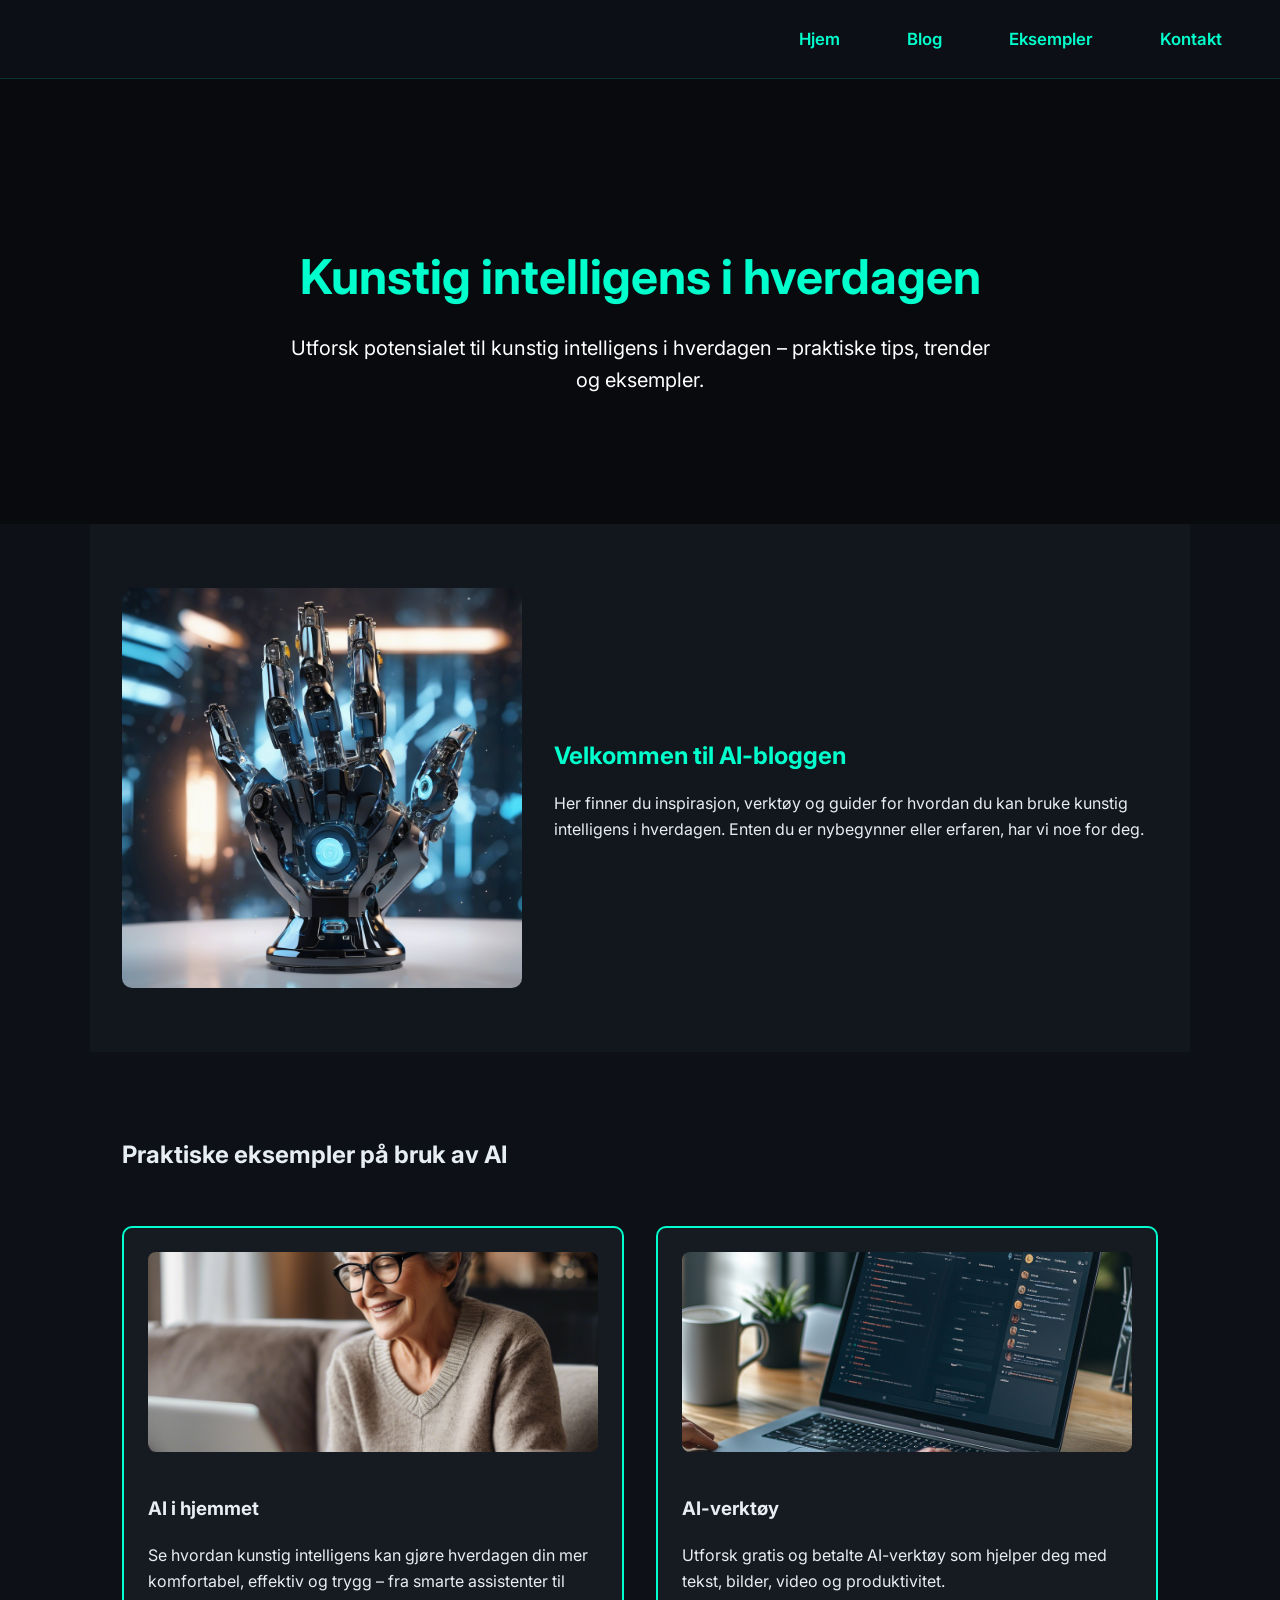
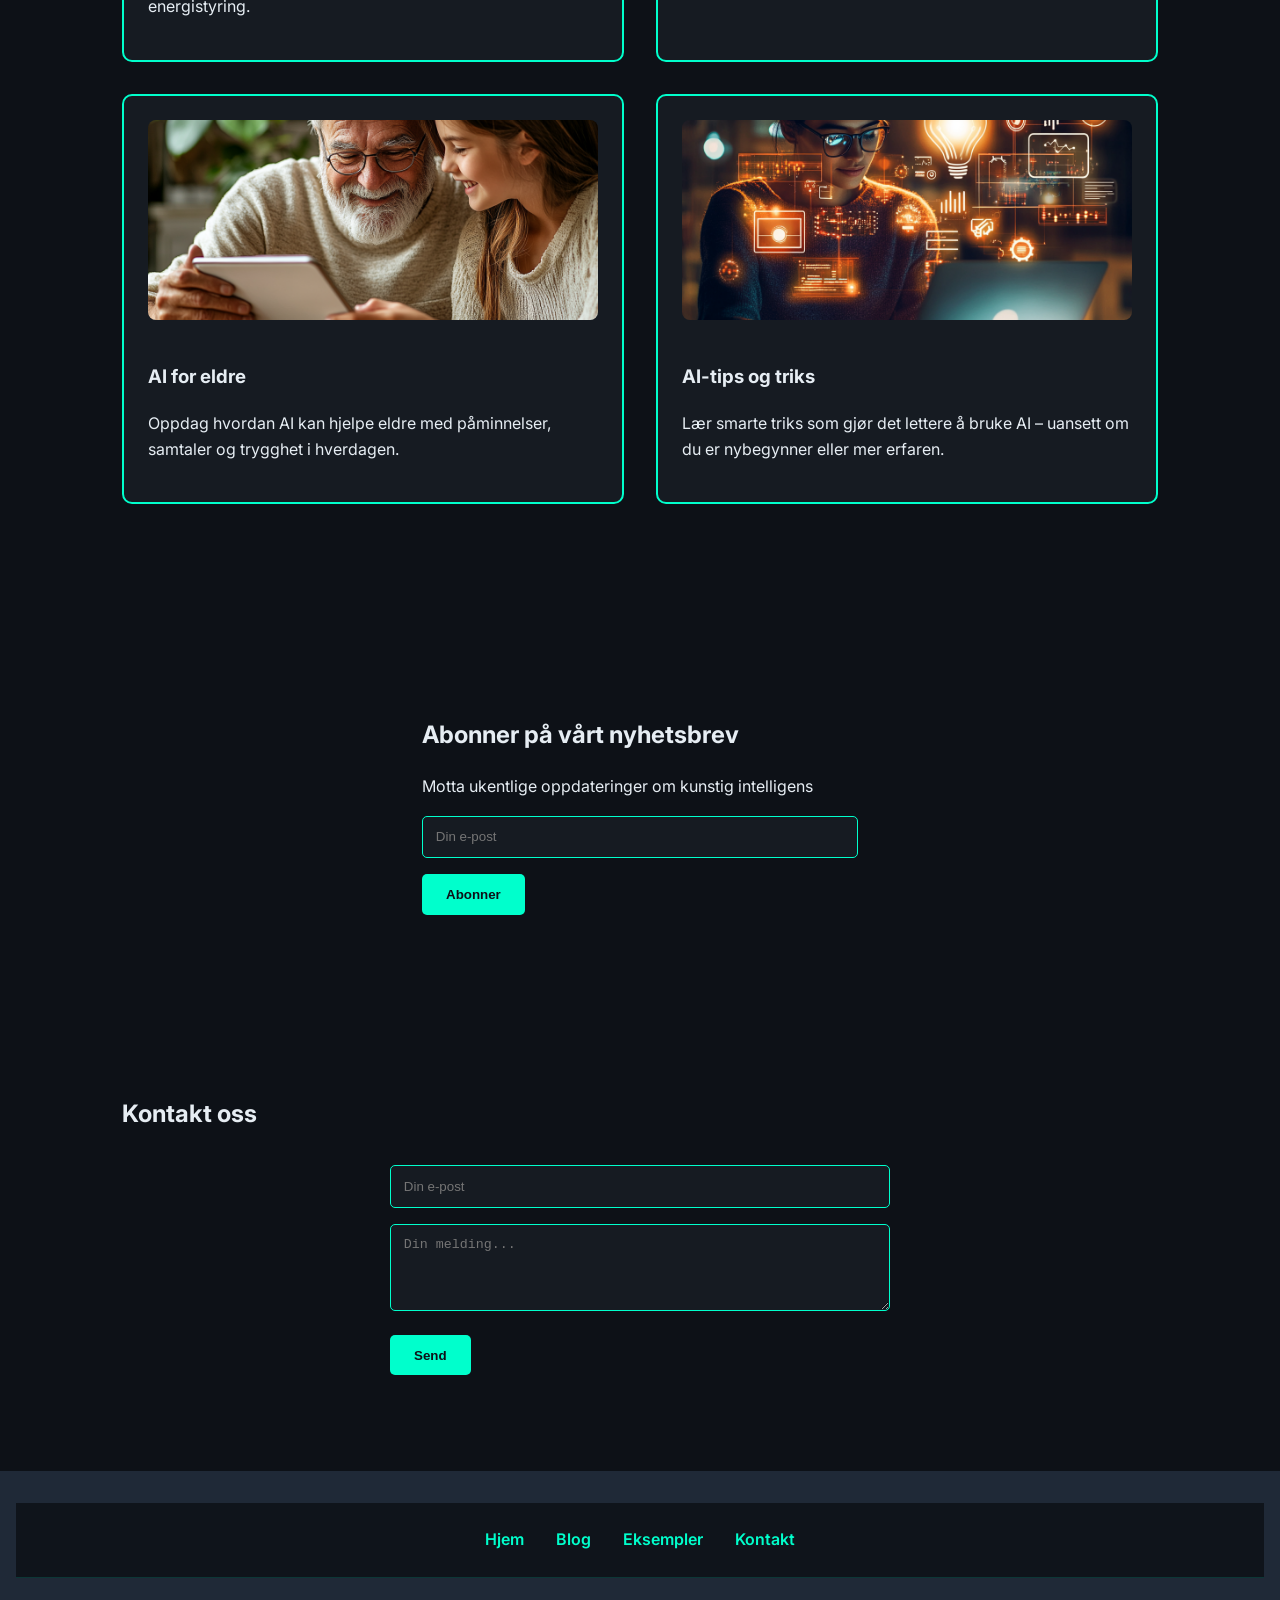
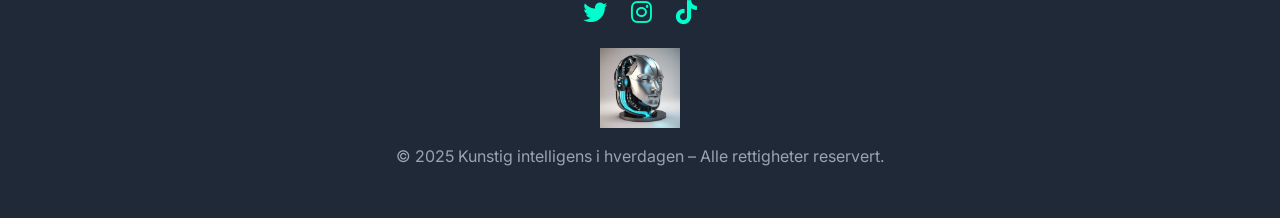
==== index.html @ af184adb "Add files via upload" ====
<!DOCTYPE html>
<html lang="no">
<head>
  <meta charset="UTF-8">
  <meta name="viewport" content="width=device-width, initial-scale=1.0">
  <title>Kunstig intelligens i hverdagen</title>
  <link rel="icon" type="image/png" href="favicon_32x32.png">
  <link href="https://fonts.googleapis.com/css2?family=Inter:wght@400;700&display=swap" rel="stylesheet">
  <link rel="stylesheet" href="https://cdnjs.cloudflare.com/ajax/libs/font-awesome/6.0.0-beta3/css/all.min.css">
  <style>
    *, *::before, *::after {
      box-sizing: border-box;
    }
    :root {
      --bg-color: #0d1117;
      --text-color: #e6edf3;
      --accent-color: #00ffcc;
      --box-bg: #161b22;
      --border-color: #00ffcc;
      --section-bg: #12161d;
    }
    body {
      margin: 0;
      font-family: 'Inter', sans-serif;
      background-color: var(--bg-color);
      color: var(--text-color);
      line-height: 1.6;
    }
    nav {
      display: flex;
      justify-content: flex-end;
      align-items: center;
      padding: 1.5rem 3rem;
      background-color: rgba(13, 17, 23, 0.85);
      backdrop-filter: blur(10px);
      border-bottom: 1px solid rgba(0, 255, 204, 0.15);
      position: sticky;
      top: 0;
      z-index: 100;
      flex-wrap: wrap;
    }
    .nav-links {
      display: flex;
      gap: 3rem;
    }
    .nav-links a {
      font-size: 1.05rem;
      color: var(--accent-color);
      text-decoration: none;
      font-weight: 600;
      transition: opacity 0.3s;
      padding: 0.3rem 0.6rem;
      line-height: 1.2;
      display: block;
    }
    .nav-links a:hover {
      opacity: 0.8;
    }
    .burger {
      display: none;
      background: none;
      border: none;
      font-size: 1.5rem;
      color: var(--accent-color);
      cursor: pointer;
      z-index: 101;
    }
    @media (max-width: 768px) {
      .burger {
        display: block;
      }
      .nav-links {
        position: absolute;
        top: 100%;
        right: 2rem;
        background-color: var(--bg-color);
        border: 1px solid var(--border-color);
        border-radius: 6px;
        flex-direction: column;
        align-items: flex-end;
        padding: 0.5rem 1rem;
        opacity: 0;
        max-height: 0;
        overflow: hidden;
        transition: opacity 0.4s ease, max-height 0.4s ease;
        z-index: 99;
        width: auto;
        gap: 0.4rem;
      }
      .nav-links a {
        font-size: 1rem;
        padding: 0.3rem 0.5rem;
        line-height: 1.1;
      }
      .nav-links.active {
        opacity: 1;
        max-height: 300px;
      }
    }
    header {
      background: linear-gradient(to bottom, rgba(0, 0, 0, 0.4), rgba(0, 0, 0, 0.4)),
        url('ai-hand-header.png') center/cover no-repeat;
      background-attachment: fixed;
      color: white;
      text-align: center;
      padding: 8rem 2rem;
    }
    header h1 {
      font-size: 3rem;
      margin-bottom: 1rem;
      color: var(--accent-color);
    }
    header p {
      font-size: 1.25rem;
      max-width: 700px;
      margin: 0 auto;
    }
    .container {
      max-width: 1100px;
      margin: 0 auto;
      padding: 4rem 2rem;
    }
    .section-alt {
      background-color: var(--section-bg);
    }
    .box-container {
      display: grid;
      grid-template-columns: repeat(2, 1fr);
      gap: 2rem;
      padding: 2rem 0;
    }
    @media (max-width: 768px) {
      .box-container {
        grid-template-columns: 1fr;
      }
    }
    .box {
  background-color: var(--box-bg);
  border-radius: 10px;
  padding: 1.5rem;
  border: 2px solid var(--border-color);
  transition: transform 0.3s ease, box-shadow 0.3s ease;
  will-change: transform;
}

.box:hover {
  transform: translateY(-12px) scale(1.03);
  box-shadow: 0 15px 25px rgba(0, 0, 0, 0.4);
}

.box:hover h3 {
  color: var(--accent-color);
}

@media (max-width: 768px) {
  .box:active {
    transform: scale(0.97);
    box-shadow: 0 6px 12px rgba(0, 0, 0, 0.3);
  }

  .box:active h3 {
    color: var(--accent-color);
  }
}

    .box img {
      width: 100%;
      height: 200px;
      object-fit: cover;
      border-radius: 8px;
      margin-bottom: 1rem;
    }
    .contact-form,
    .newsletter-form {
      max-width: 500px;
      margin: 2rem auto;
    }
    input,
    textarea {
      width: 100%;
      padding: 0.8rem;
      margin-bottom: 1rem;
      background: var(--box-bg);
      border: 1px solid var(--border-color);
      color: var(--text-color);
      border-radius: 5px;
    }
    .cta-button {
      background: var(--accent-color);
      color: var(--bg-color);
      padding: 0.8rem 1.5rem;
      border: none;
      border-radius: 5px;
      cursor: pointer;
      font-weight: bold;
      transition: filter 0.3s;
    }
    .cta-button:hover {
      filter: brightness(0.9);
    }
    footer {
      text-align: center;
      padding: 2rem 1rem;
      background-color: #1f2937;
      color: #9ca3af;
    }
    footer nav {
      display: flex;
      justify-content: center;
      gap: 2rem;
      margin-bottom: 1rem;
    }
    footer nav a {
      color: var(--accent-color);
      text-decoration: none;
      font-weight: 600;
    }
    .social-icons {
      display: flex;
      justify-content: center;
      gap: 1.5rem;
      margin: 1rem 0;
    }
    .social-icons a {
      color: var(--accent-color);
      font-size: 1.5rem;
      transition: opacity 0.3s;
    }
    .social-icons a:hover {
      opacity: 0.8;
    }
    .footer-logo {
      display: block;
      margin: 1rem auto 0;
      max-width: 80px;
    }
  </style>
</head>
<body>
  <nav aria-label="Hovedmeny">
    <button class="burger" aria-label="Mobilmeny">
      <i class="fas fa-bars"></i>
    </button>
    <div class="nav-links">
      <a href="#hjem">Hjem</a>
      <a href="blog.html">Blog</a>
      <a href="#eksempler">Eksempler</a>
      <a href="#kontakt">Kontakt</a>
    </div>
  </nav>

  <header id="hjem">
    <h1>Kunstig intelligens i hverdagen</h1>
    <p>Utforsk potensialet til kunstig intelligens i hverdagen – praktiske tips, trender og eksempler.</p>
  </header>

  <section id="blog" class="container section-alt" style="display: flex; align-items: center; gap: 2rem; flex-wrap: wrap;">
    <img src="edunso(17).png" alt="AI-hånd" style="flex: 1 1 300px; max-width: 400px; border-radius: 10px;">
    <div style="flex: 1 1 300px;">
      <h2 style="color: var(--accent-color); margin-bottom: 1rem;">Velkommen til AI-bloggen</h2>
      <p>Her finner du inspirasjon, verktøy og guider for hvordan du kan bruke kunstig intelligens i hverdagen. Enten du er nybegynner eller erfaren, har vi noe for deg.</p>
    </div>
  </section>

  <main class="container" id="eksempler">
    <h2>Praktiske eksempler på bruk av AI</h2>
    <div class="box-container">
      <article class="box">
        <img src="ai-hjemmet.png" alt="AI i hjemmet">
        <h3>AI i hjemmet</h3>
        <p>Se hvordan kunstig intelligens kan gjøre hverdagen din mer komfortabel, effektiv og trygg – fra smarte assistenter til energistyring.</p>
      </article>
      <article class="box">
        <img src="ai-verktoy.png" alt="AI-verktøy">
        <h3>AI-verktøy</h3>
        <p>Utforsk gratis og betalte AI-verktøy som hjelper deg med tekst, bilder, video og produktivitet.</p>
      </article>
      <article class="box">
        <img src="ai-eldre.png" alt="AI for eldre">
        <h3>AI for eldre</h3>
        <p>Oppdag hvordan AI kan hjelpe eldre med påminnelser, samtaler og trygghet i hverdagen.</p>
      </article>
      <article class="box">
        <img src="ai-tips.png" alt="AI-tips og triks">
        <h3>AI-tips og triks</h3>
        <p>Lær smarte triks som gjør det lettere å bruke AI – uansett om du er nybegynner eller mer erfaren.</p>
      </article>
    </div>
  </main>

  <section class="container newsletter-form">
    <h2>Abonner på vårt nyhetsbrev</h2>
    <p>Motta ukentlige oppdateringer om kunstig intelligens</p>
    <form netlify>
      <input type="email" placeholder="Din e-post" required>
      <button type="submit" class="cta-button">Abonner</button>
    </form>
  </section>

  <section class="container" id="kontakt">
    <h2>Kontakt oss</h2>
    <form class="contact-form" netlify>
      <input type="email" placeholder="Din e-post" required>
      <textarea placeholder="Din melding..." rows="4" required></textarea>
      <button type="submit" class="cta-button">Send</button>
    </form>
  </section>

  <footer>
    <nav>
      <a href="#hjem">Hjem</a>
      <a href="blog.html">Blog</a>
      <a href="#eksempler">Eksempler</a>
      <a href="#kontakt">Kontakt</a>
    </nav>
    <div class="social-icons">
      <a href="#" aria-label="Twitter"><i class="fab fa-twitter"></i></a>
      <a href="#" aria-label="Instagram"><i class="fab fa-instagram"></i></a>
      <a href="#" aria-label="TikTok"><i class="fab fa-tiktok"></i></a>
    </div>
    <img src="edunso(14).png" alt="Kunstig intelligens i hverdagen logo" class="footer-logo">
    <p>&copy; 2025 Kunstig intelligens i hverdagen – Alle rettigheter reservert.</p>
  </footer>

  <script>
    document.addEventListener('DOMContentLoaded', () => {
      const burger = document.querySelector('.burger');
      const navLinks = document.querySelector('.nav-links');
      const links = document.querySelectorAll('.nav-links a');
      if (burger && navLinks) {
        burger.addEventListener('click', () => {
          navLinks.classList.toggle('active');
        });
        links.forEach(link => link.addEventListener('click', () => {
          navLinks.classList.remove('active');
        }));
      }
    });
  </script>
</body>
</html>
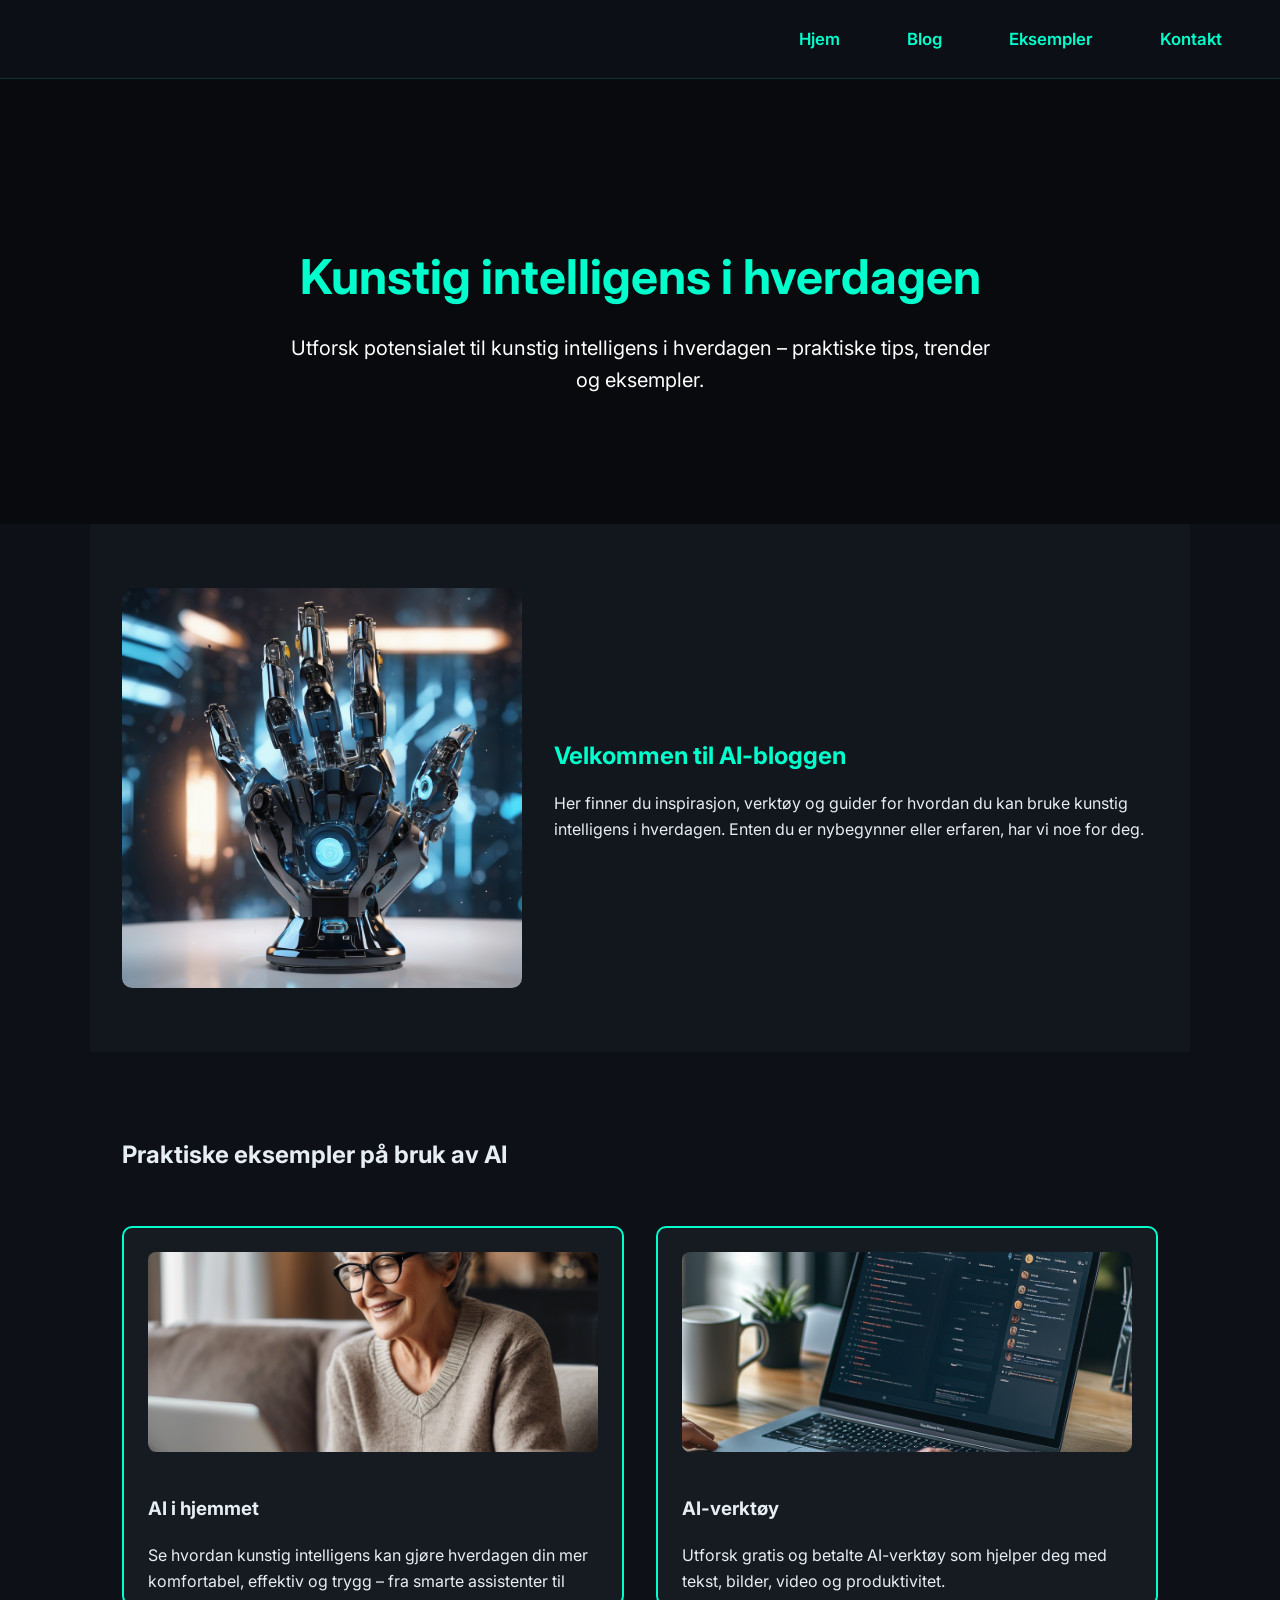
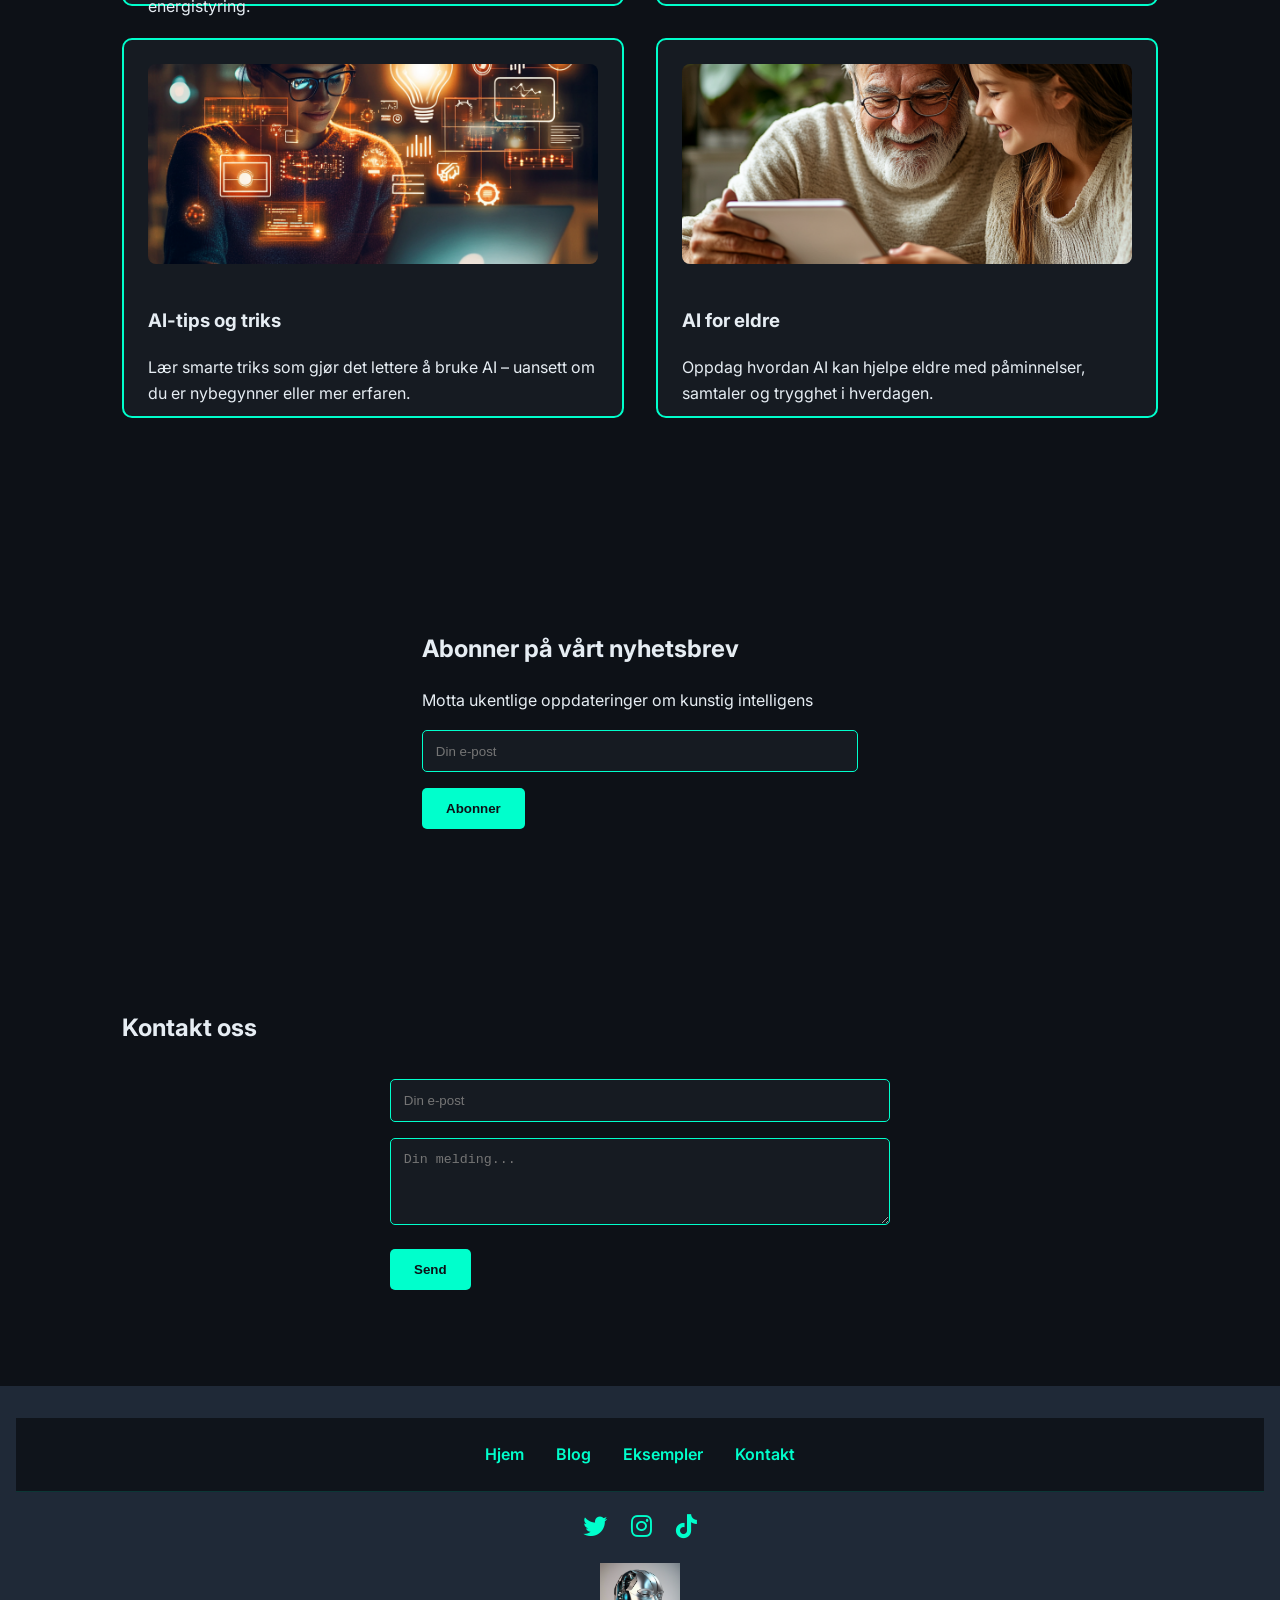
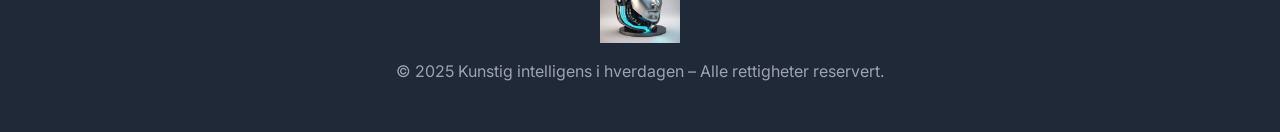
==== commit 34e930d4: "Add files via upload" ====
--- a/index.html
+++ b/index.html
@@ -128,41 +128,49 @@
       grid-template-columns: repeat(2, 1fr);
       gap: 2rem;
       padding: 2rem 0;
+      grid-auto-rows: 380px;  /* Ustalona stała wysokość wiersza */
     }
     @media (max-width: 768px) {
       .box-container {
         grid-template-columns: 1fr;
       }
     }
+    /* Ustawienie linków kafelków jako blokowych */
+    .box-container a {
+      display: block;
+      text-decoration: none;
+      color: inherit;
+    }
+    /* Wewnętrzny element .box w linku rozciąga się na pełną wysokość */
+    .box-container a .box {
+      height: 100%;
+    }
+    /* Ujednolicenie minimalnej wysokości kafelków (opcjonalnie, bo grid-auto-rows już ustala 380px) */
     .box {
-  background-color: var(--box-bg);
-  border-radius: 10px;
-  padding: 1.5rem;
-  border: 2px solid var(--border-color);
-  transition: transform 0.3s ease, box-shadow 0.3s ease;
-  will-change: transform;
-}
-
-.box:hover {
-  transform: translateY(-12px) scale(1.03);
-  box-shadow: 0 15px 25px rgba(0, 0, 0, 0.4);
-}
-
-.box:hover h3 {
-  color: var(--accent-color);
-}
-
-@media (max-width: 768px) {
-  .box:active {
-    transform: scale(0.97);
-    box-shadow: 0 6px 12px rgba(0, 0, 0, 0.3);
-  }
-
-  .box:active h3 {
-    color: var(--accent-color);
-  }
-}
-
+      min-height: 380px;
+      background-color: var(--box-bg);
+      border-radius: 10px;
+      padding: 1.5rem;
+      border: 2px solid var(--border-color);
+      transition: transform 0.3s ease, box-shadow 0.3s ease;
+      will-change: transform;
+    }
+    .box:hover {
+      transform: translateY(-12px) scale(1.03);
+      box-shadow: 0 15px 25px rgba(0, 0, 0, 0.4);
+    }
+    .box:hover h3 {
+      color: var(--accent-color);
+    }
+    @media (max-width: 768px) {
+      .box:active {
+        transform: scale(0.97);
+        box-shadow: 0 6px 12px rgba(0, 0, 0, 0.3);
+      }
+      .box:active h3 {
+        color: var(--accent-color);
+      }
+    }
     .box img {
       width: 100%;
       height: 200px;
@@ -265,26 +273,38 @@
   <main class="container" id="eksempler">
     <h2>Praktiske eksempler på bruk av AI</h2>
     <div class="box-container">
-      <article class="box">
-        <img src="ai-hjemmet.png" alt="AI i hjemmet">
-        <h3>AI i hjemmet</h3>
-        <p>Se hvordan kunstig intelligens kan gjøre hverdagen din mer komfortabel, effektiv og trygg – fra smarte assistenter til energistyring.</p>
-      </article>
-      <article class="box">
-        <img src="ai-verktoy.png" alt="AI-verktøy">
-        <h3>AI-verktøy</h3>
-        <p>Utforsk gratis og betalte AI-verktøy som hjelper deg med tekst, bilder, video og produktivitet.</p>
-      </article>
-      <article class="box">
-        <img src="ai-eldre.png" alt="AI for eldre">
-        <h3>AI for eldre</h3>
-        <p>Oppdag hvordan AI kan hjelpe eldre med påminnelser, samtaler og trygghet i hverdagen.</p>
-      </article>
-      <article class="box">
-        <img src="ai-tips.png" alt="AI-tips og triks">
-        <h3>AI-tips og triks</h3>
-        <p>Lær smarte triks som gjør det lettere å bruke AI – uansett om du er nybegynner eller mer erfaren.</p>
-      </article>
+      <!-- AI i hjemmet – podstrona1.html -->
+      <a href="podstrona1.html">
+        <article class="box">
+          <img src="ai-hjemmet.png" alt="AI i hjemmet">
+          <h3>AI i hjemmet</h3>
+          <p>Se hvordan kunstig intelligens kan gjøre hverdagen din mer komfortabel, effektiv og trygg – fra smarte assistenter til energistyring.</p>
+        </article>
+      </a>
+      <!-- AI-verktøy – podstrona2.html -->
+      <a href="podstrona2.html">
+        <article class="box">
+          <img src="ai-verktoy.png" alt="AI-verktøy">
+          <h3>AI-verktøy</h3>
+          <p>Utforsk gratis og betalte AI-verktøy som hjelper deg med tekst, bilder, video og produktivitet.</p>
+        </article>
+      </a>
+      <!-- AI-tips og triks – podstrona3.html -->
+      <a href="podstrona3.html">
+        <article class="box">
+          <img src="ai-tips.png" alt="AI-tips og triks">
+          <h3>AI-tips og triks</h3>
+          <p>Lær smarte triks som gjør det lettere å bruke AI – uansett om du er nybegynner eller mer erfaren.</p>
+        </article>
+      </a>
+      <!-- AI for eldre – podstrona4.html -->
+      <a href="podstrona4.html">
+        <article class="box">
+          <img src="ai-eldre.png" alt="AI for eldre">
+          <h3>AI for eldre</h3>
+          <p>Oppdag hvordan AI kan hjelpe eldre med påminnelser, samtaler og trygghet i hverdagen.</p>
+        </article>
+      </a>
     </div>
   </main>
 
@@ -338,4 +358,4 @@
     });
   </script>
 </body>
-</html>+</html>
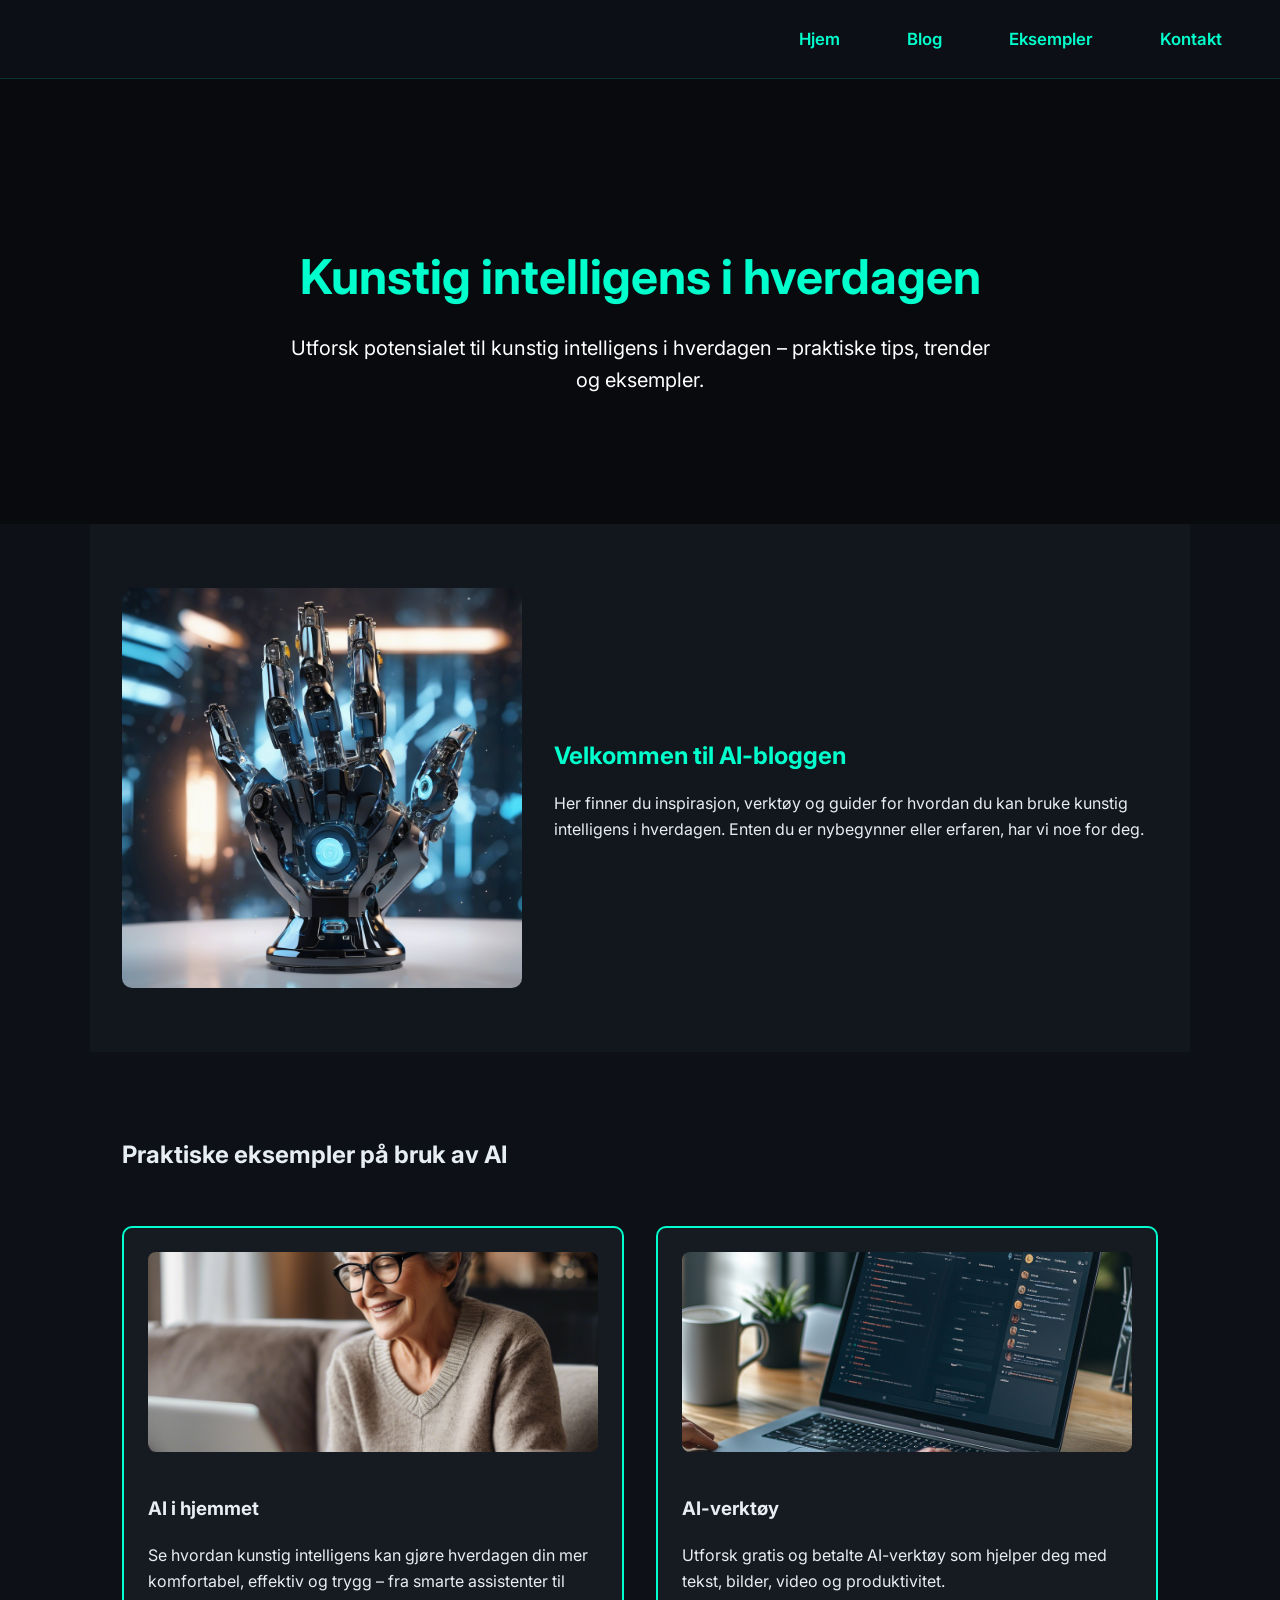
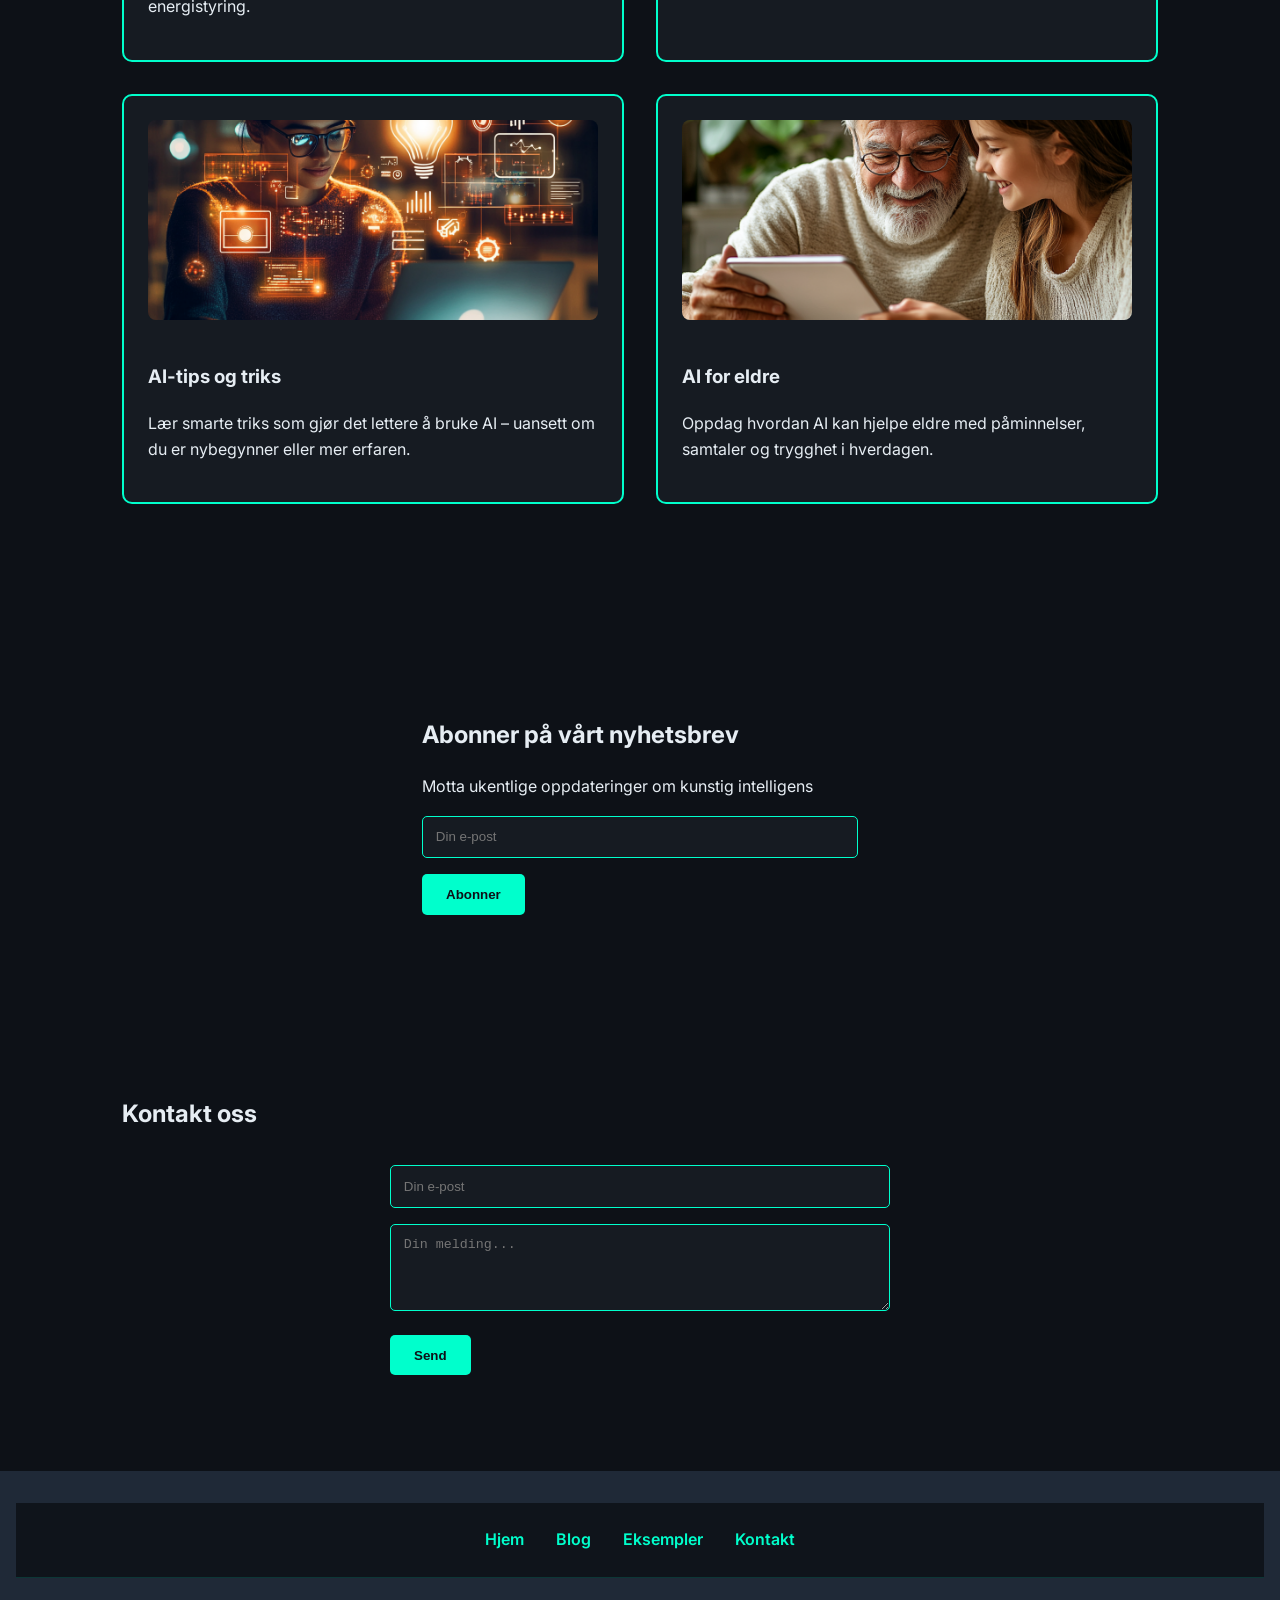
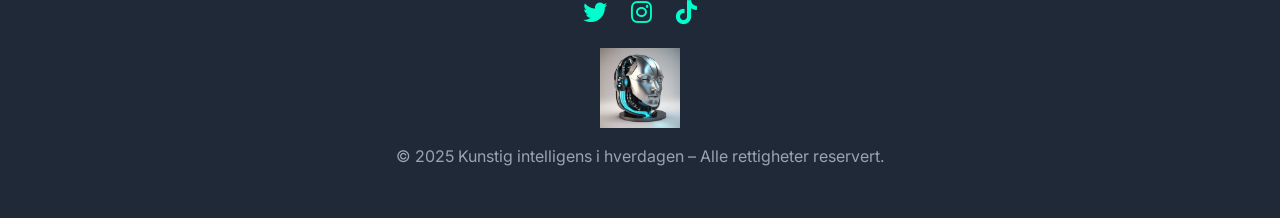
==== commit a63409f4: "Add files via upload" ====
--- a/index.html
+++ b/index.html
@@ -124,17 +124,22 @@
       background-color: var(--section-bg);
     }
     .box-container {
-      display: grid;
-      grid-template-columns: repeat(2, 1fr);
-      gap: 2rem;
-      padding: 2rem 0;
-      grid-auto-rows: 380px;  /* Ustalona stała wysokość wiersza */
-    }
-    @media (max-width: 768px) {
-      .box-container {
-        grid-template-columns: 1fr;
-      }
-    }
+  display: grid;
+  grid-template-columns: repeat(auto-fit, minmax(400px, 1fr));
+  gap: 2rem;
+  padding: 2rem 0;
+  justify-content: center;
+}
+
+@media (max-width: 1024px) {
+  .box-container {
+    grid-template-columns: 1fr;
+    gap: 1.5rem;
+  }
+}
+
+
+
     /* Ustawienie linków kafelków jako blokowych */
     .box-container a {
       display: block;
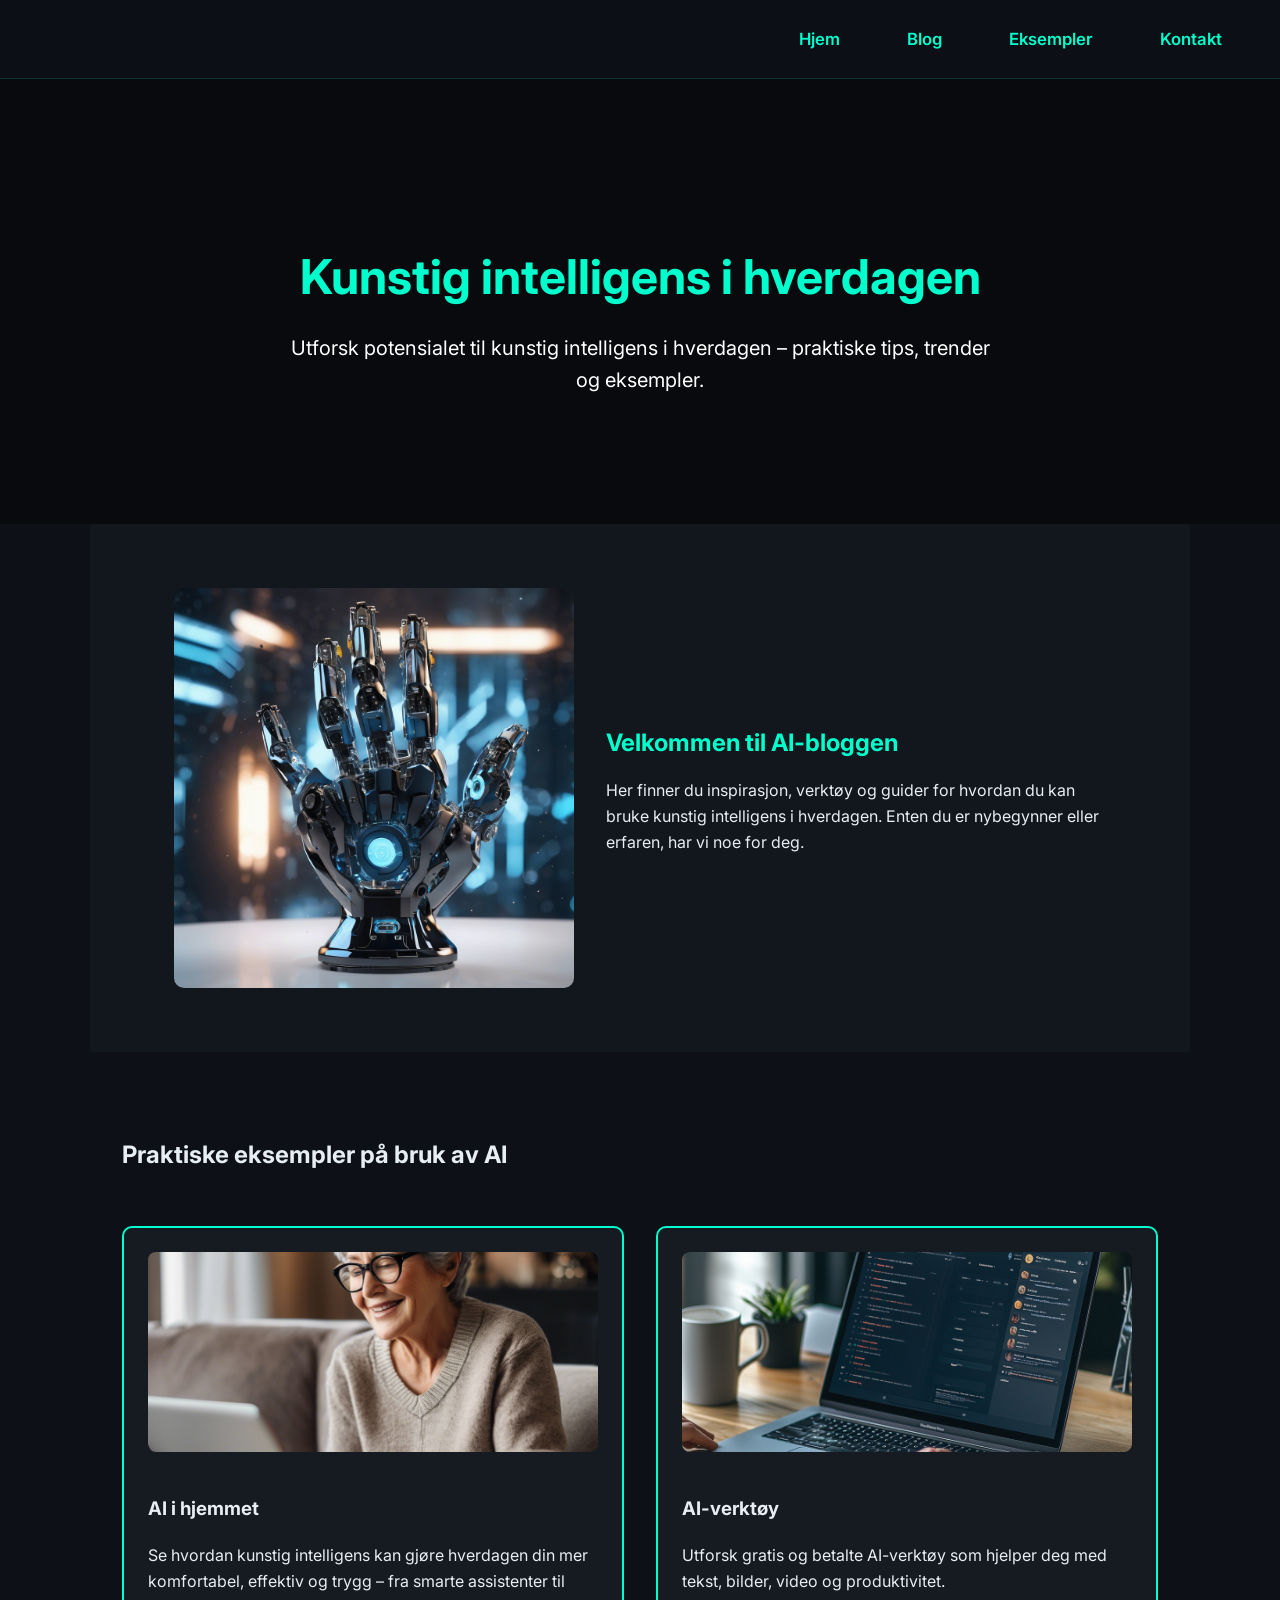
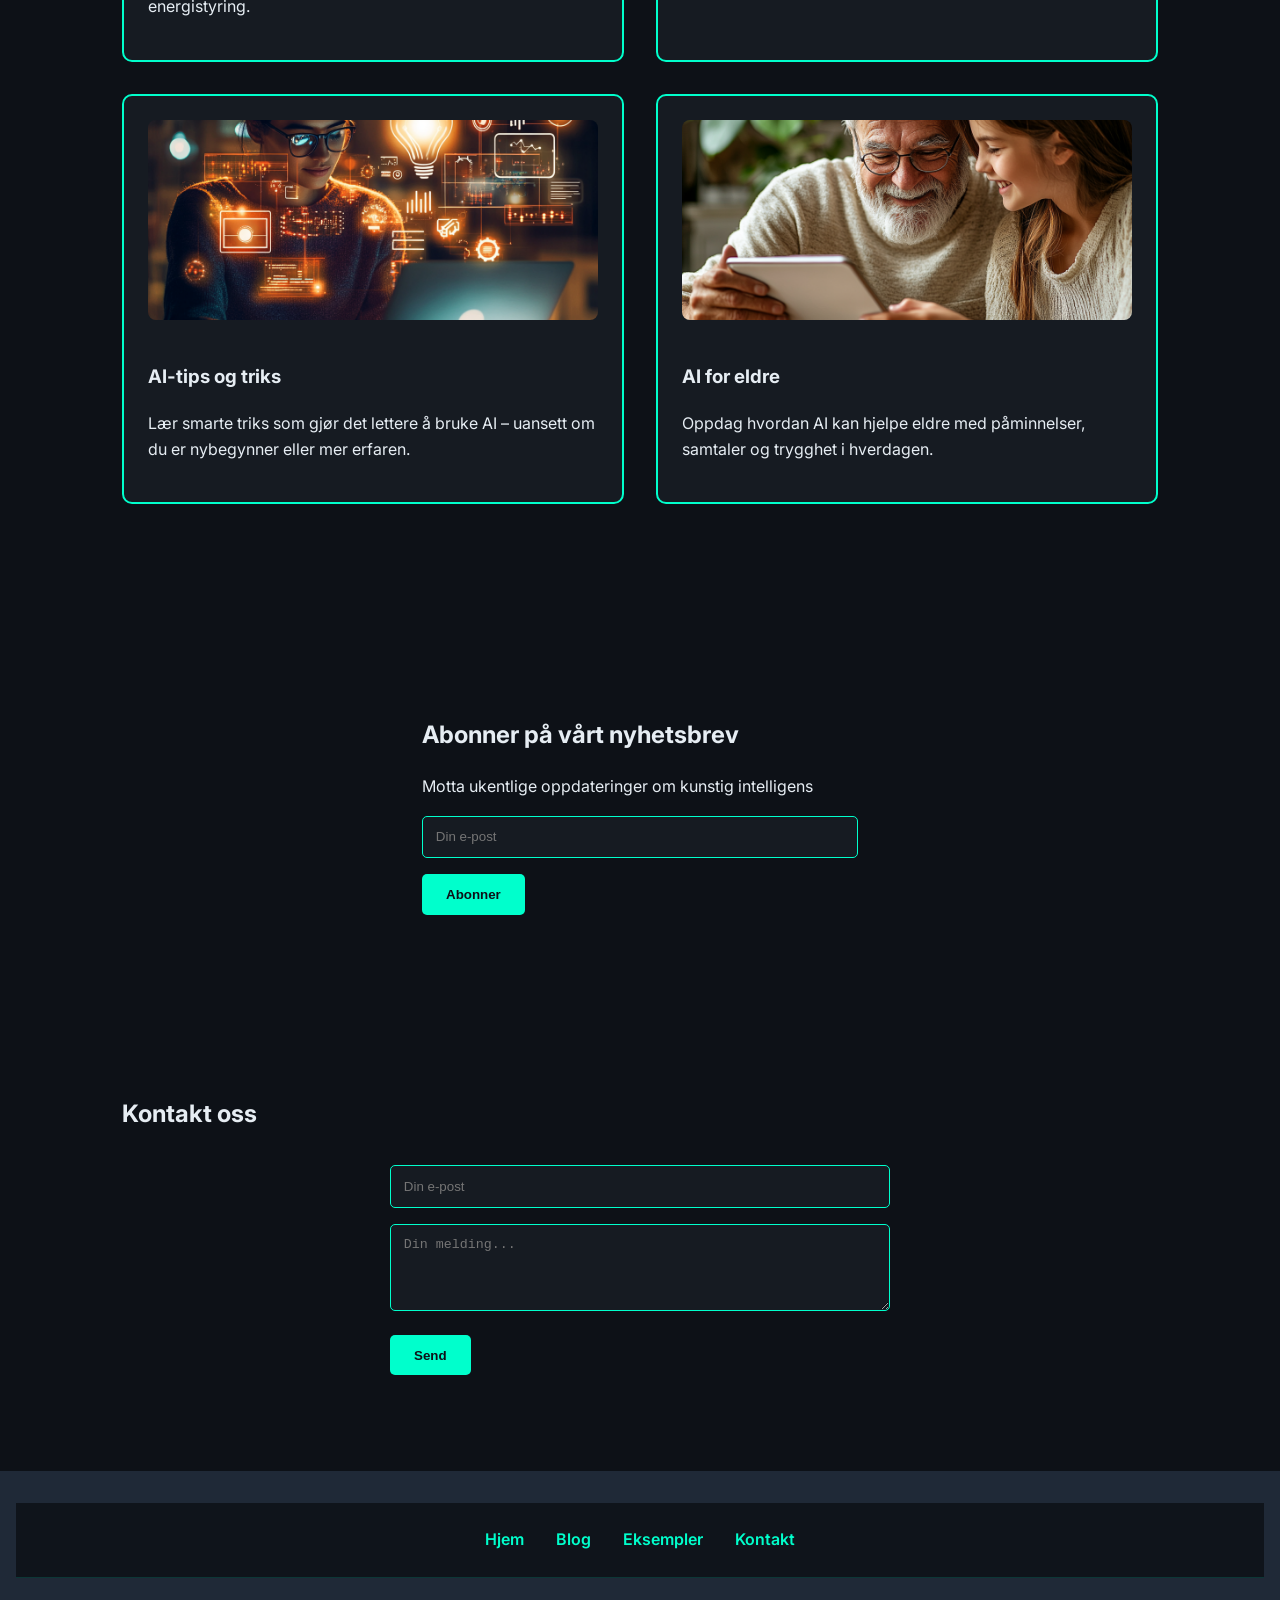
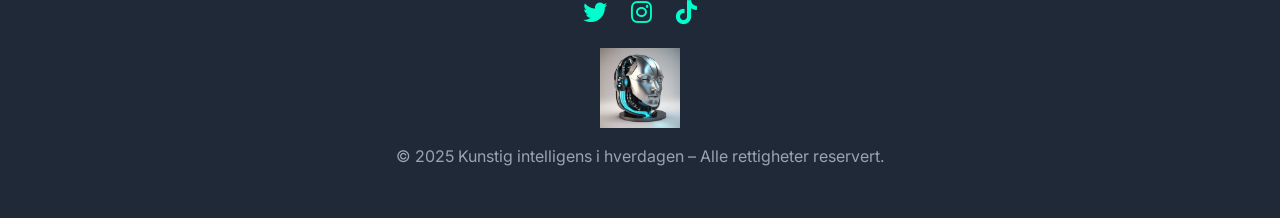
==== commit 125ecc3f: "Add files via upload" ====
--- a/index.html
+++ b/index.html
@@ -267,13 +267,14 @@
     <p>Utforsk potensialet til kunstig intelligens i hverdagen – praktiske tips, trender og eksempler.</p>
   </header>
 
-  <section id="blog" class="container section-alt" style="display: flex; align-items: center; gap: 2rem; flex-wrap: wrap;">
-    <img src="edunso(17).png" alt="AI-hånd" style="flex: 1 1 300px; max-width: 400px; border-radius: 10px;">
-    <div style="flex: 1 1 300px;">
-      <h2 style="color: var(--accent-color); margin-bottom: 1rem;">Velkommen til AI-bloggen</h2>
-      <p>Her finner du inspirasjon, verktøy og guider for hvordan du kan bruke kunstig intelligens i hverdagen. Enten du er nybegynner eller erfaren, har vi noe for deg.</p>
-    </div>
-  </section>
+  <section id="blog" class="container section-alt" style="display: flex; align-items: center; justify-content: center; gap: 2rem; flex-wrap: wrap;">
+  <img src="edunso(17).png" alt="AI-hånd" style="flex: 1 1 300px; max-width: 400px; border-radius: 10px;">
+  <div style="flex: 1 1 300px; max-width: 500px;">
+    <h2 style="color: var(--accent-color); margin-bottom: 1rem;">Velkommen til AI-bloggen</h2>
+    <p>Her finner du inspirasjon, verktøy og guider for hvordan du kan bruke kunstig intelligens i hverdagen. Enten du er nybegynner eller erfaren, har vi noe for deg.</p>
+  </div>
+</section>
+
 
   <main class="container" id="eksempler">
     <h2>Praktiske eksempler på bruk av AI</h2>
